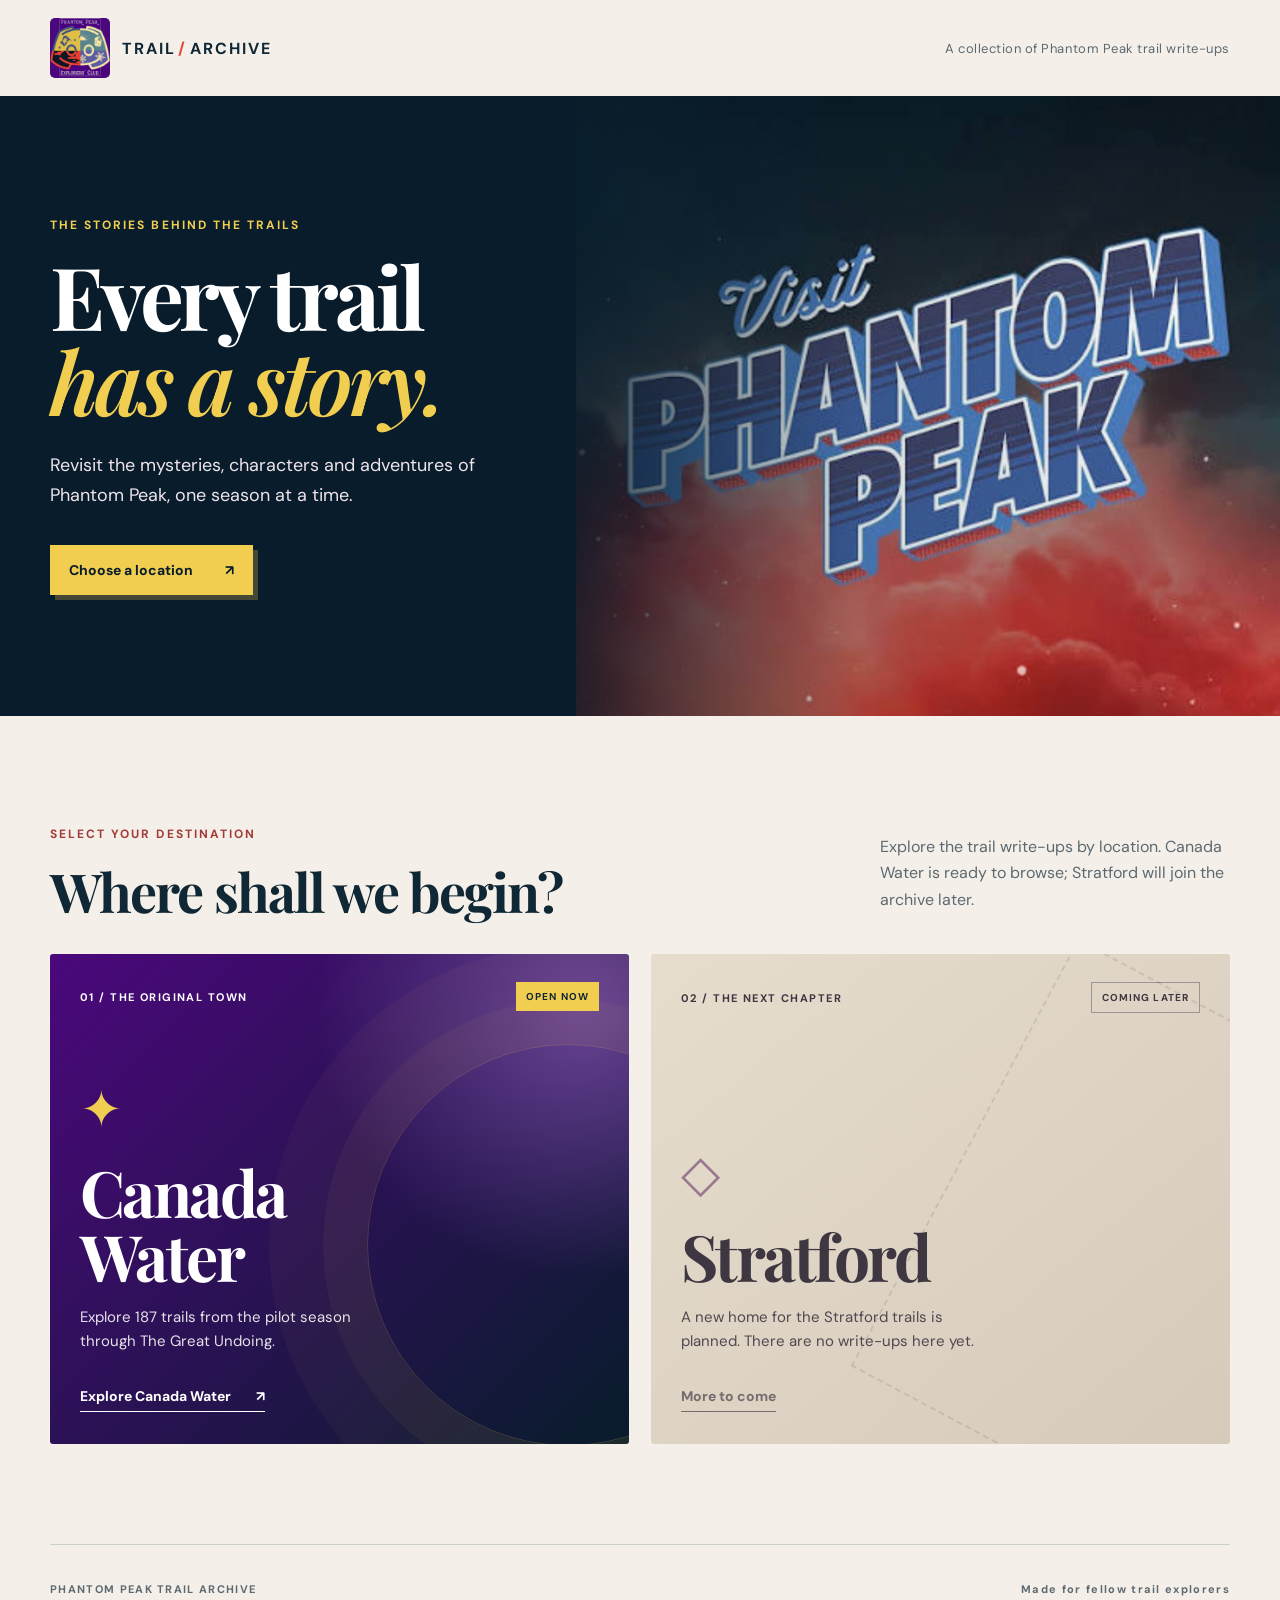
==== index.html @ c890402e "Add branded season and trail browsing" ====
<!doctype html>
<html lang="en">
<head>
  <meta charset="utf-8">
  <meta name="viewport" content="width=device-width, initial-scale=1">
  <meta name="theme-color" content="#23152f">
  <meta name="description" content="Explore Phantom Peak trail write-ups from Canada Water, with Stratford trails to follow.">
  <title>Phantom Peak Trail Archive</title>
  <link rel="icon" href="assets/ppec-logo.png">
  <link rel="stylesheet" href="styles.css?v=4">
</head>
<body class="home-page">
  <a class="skip-link" href="#main">Skip to content</a>
  <header class="site-header wrap">
    <a class="brand" href="index.html" aria-label="Phantom Peak Trail Archive home">
      <img src="assets/ppec-logo.png" alt="" width="60" height="60">
      <span>TRAIL<span class="brand-accent">/</span>ARCHIVE</span>
    </a>
    <span class="header-label">A collection of Phantom Peak trail write-ups</span>
  </header>

  <main id="main">
    <section class="hero">
      <div class="hero-image" role="img" aria-label="Visit Phantom Peak artwork"></div>
      <div class="hero-shade"></div>
      <div class="wrap hero-content">
        <p class="eyebrow light">THE STORIES BEHIND THE TRAILS</p>
        <h1>Every trail<br><em>has a story.</em></h1>
        <p class="hero-intro">Revisit the mysteries, characters and adventures of Phantom Peak, one season at a time.</p>
        <a class="button button-gold" href="#locations">Choose a location <span aria-hidden="true">↗</span></a>
      </div>
    </section>

    <section class="locations wrap" id="locations" aria-labelledby="locations-heading">
      <div class="section-heading">
        <div>
          <p class="eyebrow">SELECT YOUR DESTINATION</p>
          <h2 id="locations-heading">Where shall we begin?</h2>
        </div>
          <p>Explore the trail write-ups by location. Canada Water is ready to browse; Stratford will join the archive later.</p>
      </div>
      <div class="location-grid">
        <a class="location-card location-canada" href="canada-water.html">
          <div class="location-card-top"><span class="location-index">01 / THE ORIGINAL TOWN</span><span class="status ready">OPEN NOW</span></div>
          <div class="location-card-bottom">
            <span class="location-illustration" aria-hidden="true">✦</span>
            <h3>Canada<br>Water</h3>
          <p>Explore 187 trails from the pilot season through The Great Undoing.</p>
            <span class="card-link">Explore Canada Water <span aria-hidden="true">↗</span></span>
          </div>
        </a>
        <div class="location-card location-stratford" aria-label="Stratford trails coming soon">
          <div class="location-card-top"><span class="location-index">02 / THE NEXT CHAPTER</span><span class="status soon">COMING LATER</span></div>
          <div class="location-card-bottom">
            <span class="location-illustration" aria-hidden="true">◇</span>
            <h3>Stratford</h3>
            <p>A new home for the Stratford trails is planned. There are no write-ups here yet.</p>
            <span class="card-link muted">More to come</span>
          </div>
        </div>
      </div>
    </section>
  </main>

  <footer class="site-footer wrap"><span>PHANTOM PEAK TRAIL ARCHIVE</span><span>Made for fellow trail explorers</span></footer>
</body>
</html>
---- styles.css ----
@import url('https://fonts.googleapis.com/css2?family=DM+Sans:wght@400;500;600;700&family=Playfair+Display:ital,wght@0,600;0,700;1,600&display=swap');

:root{--ink:#251a2e;--plum:#281a37;--plum-deep:#1c1129;--cream:#f5efe3;--paper:#fffaf0;--gold:#f8ca55;--red:#d83d38;--muted:#685e68;--line:#d9cfc0;font-family:'DM Sans',Arial,sans-serif;color:var(--ink);background:var(--cream)}
*{box-sizing:border-box}html{scroll-behavior:smooth}body{margin:0}button,input{font:inherit}a{color:inherit}img{max-width:100%;display:block}.wrap{width:min(1180px,calc(100% - 48px));margin-inline:auto}.skip-link{position:absolute;top:-60px;left:16px;padding:10px 16px;background:var(--gold);z-index:100}.skip-link:focus{top:10px}.site-header{height:86px;display:flex;align-items:center;justify-content:space-between;gap:18px}.brand{text-decoration:none;display:inline-flex;align-items:center;gap:12px;color:var(--ink);font-size:16px;letter-spacing:.13em;font-weight:700;white-space:nowrap}.brand img{border-radius:50%}.brand-accent{color:var(--red);padding-inline:2px}.header-label,.header-back{font-size:13px;letter-spacing:.04em;color:var(--muted)}.header-back{text-decoration:none;border-bottom:1px solid currentColor;padding-bottom:3px}.header-back:hover{color:var(--red)}.eyebrow{font-size:12px;font-weight:700;letter-spacing:.17em;color:#a33c39;margin:0 0 20px}.eyebrow.light{color:var(--gold)}h1,h2,h3,p{margin-top:0}h1,h2,h3{font-family:'Playfair Display',Georgia,serif}h1{font-size:clamp(58px,8.2vw,112px);line-height:.98;letter-spacing:-.045em}h1 em{font-weight:600;color:var(--gold)}h2{font-size:clamp(34px,4.2vw,54px);line-height:1.08;letter-spacing:-.035em}h3{font-size:clamp(44px,5vw,66px);line-height:1.01;letter-spacing:-.04em}

.hero{min-height:620px;position:relative;isolation:isolate;display:flex;align-items:center;background:var(--plum-deep);overflow:hidden}.hero-image{position:absolute;inset:0;background:url('assets/phantom-peak-bridge.jpg') center 49%/cover no-repeat;z-index:-2;filter:saturate(.8)}.hero-shade{position:absolute;inset:0;background:linear-gradient(90deg,rgba(28,17,41,.97) 0%,rgba(28,17,41,.86) 35%,rgba(28,17,41,.22) 78%),linear-gradient(0deg,rgba(28,17,41,.45),transparent 45%);z-index:-1}.hero-content{padding-block:95px;color:#fff}.hero h1{max-width:730px;margin-bottom:28px}.hero-intro{max-width:480px;color:#eee4eb;font-size:18px;line-height:1.65;margin-bottom:35px}.button{display:inline-flex;align-items:center;justify-content:space-between;gap:32px;padding:16px 19px;text-decoration:none;font-weight:700;font-size:14px}.button-gold{background:var(--gold);color:var(--plum-deep);box-shadow:5px 5px 0 rgba(248,202,85,.25)}.button:hover{transform:translateY(-2px)}.button:focus-visible,.location-card:focus-visible,.year-filter:focus-visible,.reader-close:focus-visible,a:focus-visible,input:focus-visible{outline:3px solid var(--red);outline-offset:4px}

.locations{padding-block:110px 100px}.section-heading{display:flex;justify-content:space-between;gap:40px;align-items:end;margin-bottom:34px}.section-heading h2{margin-bottom:0}.section-heading>p{max-width:350px;color:var(--muted);line-height:1.65;margin-bottom:7px}.location-grid{display:grid;grid-template-columns:repeat(2,minmax(0,1fr));gap:22px}.location-card{min-height:490px;padding:28px 30px 32px;display:flex;flex-direction:column;justify-content:space-between;position:relative;overflow:hidden;border-radius:3px;text-decoration:none}.location-card::before,.location-card::after{content:"";position:absolute;pointer-events:none}.location-canada{color:#fff;background:radial-gradient(circle at 92% 11%,#715183 0,transparent 39%),linear-gradient(135deg,#3c2850,#1b122a)}.location-canada::before{height:400px;width:400px;border:1px solid rgba(248,202,85,.2);border-radius:50%;right:-140px;top:90px;box-shadow:0 0 0 44px rgba(248,202,85,.045),0 0 0 98px rgba(248,202,85,.035)}.location-canada:hover{background:radial-gradient(circle at 92% 11%,#845c93 0,transparent 39%),linear-gradient(135deg,#49305e,#1b122a)}.location-stratford{background:linear-gradient(140deg,#e6ddcd,#d6cabb);color:#3e3640}.location-stratford::before{height:480px;width:480px;border:2px dashed rgba(65,48,67,.12);transform:rotate(28deg);right:-190px;top:70px}.location-card-top,.location-card-bottom{position:relative;z-index:1}.location-card-top{display:flex;justify-content:space-between;align-items:center;gap:12px}.location-index{font-size:11px;font-weight:700;letter-spacing:.13em}.status{font-size:10px;font-weight:700;letter-spacing:.11em;padding:8px 10px;white-space:nowrap}.status.ready{background:var(--gold);color:var(--ink)}.status.soon{border:1px solid rgba(37,26,46,.35)}.location-illustration{display:block;font-size:51px;color:var(--gold);line-height:1;margin-bottom:25px}.location-stratford .location-illustration{color:#9a788f}.location-card h3{margin-bottom:16px}.location-card p{max-width:320px;font-size:15px;line-height:1.6;opacity:.88;margin-bottom:32px}.card-link{display:inline-flex;gap:25px;align-items:center;border-bottom:1px solid currentColor;padding-bottom:6px;font-size:14px;font-weight:700}.card-link.muted{opacity:.65}.site-footer{min-height:88px;border-top:1px solid var(--line);display:flex;align-items:center;justify-content:space-between;gap:20px;color:var(--muted);font-size:11px;letter-spacing:.12em;font-weight:700}.site-footer a{text-decoration:none}

.archive-intro{min-height:430px;padding-block:55px 60px;display:flex;align-items:center;justify-content:space-between;gap:40px;border-top:1px solid var(--line);border-bottom:1px solid var(--line)}.archive-intro-copy{max-width:700px}.archive-intro h1{font-size:clamp(56px,6.7vw,88px);margin-bottom:24px}.archive-intro h1 em{color:#aa3c36}.archive-intro-copy>p:not(.eyebrow){max-width:525px;line-height:1.65;font-size:17px;color:var(--muted)}.archive-stats{display:flex;gap:34px;margin-top:28px}.archive-stats span{font-size:12px;color:var(--muted)}.archive-stats strong{display:block;color:var(--ink);font-size:22px;line-height:1.3}.archive-intro-art{width:275px;min-width:220px;aspect-ratio:1;position:relative;display:grid;place-items:center;background:#e9d6aa;border-radius:50%;box-shadow:0 0 0 16px #eee3cd,0 0 0 17px #cbbd9e}.archive-intro-art img{width:66%;border-radius:50%;transform:rotate(-9deg);box-shadow:5px 12px 0 rgba(37,26,46,.13)}.art-rays{position:absolute;top:-50px;right:-10px;font-size:90px;color:#ba6150}.library{padding-block:80px 110px}.library-heading{display:flex;align-items:end;justify-content:space-between;gap:25px}.library-heading h2{margin-bottom:0}.search-label{display:flex;flex-direction:column;gap:8px;color:var(--muted);font-size:12px;font-weight:700;letter-spacing:.04em;min-width:min(300px,100%)}.search-label input{border:1px solid #bdb1a8;border-radius:2px;background:var(--paper);height:45px;padding:0 14px;color:var(--ink);outline:none}.search-label input:focus{border-color:#a33c39}.year-filters{display:flex;gap:8px;flex-wrap:wrap;margin:35px 0 14px}.year-filter{border:1px solid var(--line);background:transparent;color:var(--ink);padding:9px 17px;cursor:pointer;font-size:13px;font-weight:700}.year-filter:hover{border-color:var(--red)}.year-filter.active{background:var(--plum);border-color:var(--plum);color:#fff}.results-count{color:var(--muted);font-size:13px;margin-bottom:21px}.season-grid{display:grid;grid-template-columns:repeat(3,minmax(0,1fr));gap:17px}.season-card{min-height:258px;background:var(--paper);border:1px solid var(--line);display:flex;flex-direction:column;justify-content:space-between;padding:22px;position:relative;overflow:hidden}.season-card::before{content:"";position:absolute;width:95px;height:95px;border:1px solid currentColor;opacity:.12;border-radius:50%;right:-23px;top:-27px}.season-card.spring{border-top:5px solid #7e9374}.season-card.summer{border-top:5px solid #dd9952}.season-card.autumn{border-top:5px solid #a85846}.season-card.winter{border-top:5px solid #7c8ca3}.season-card.special{border-top:5px solid #9470a0}.season-card.pending{background:#eee7db;border-style:dashed;color:#6d626c}.season-top{display:flex;justify-content:space-between;gap:12px;align-items:start}.season-tag{font-size:11px;font-weight:700;letter-spacing:.11em;text-transform:uppercase;color:#775a5f}.season-symbol{font-size:31px;line-height:1;color:#aa8674}.season-card h3{font-size:27px;line-height:1.12;margin:0 0 11px;letter-spacing:-.025em}.season-card p{font-size:13px;line-height:1.5;color:var(--muted);margin:0}.season-card .season-action{background:none;border:0;color:#a03634;font-size:13px;font-weight:700;padding:0 0 4px;cursor:pointer;border-bottom:1px solid #a03634;text-align:left}.season-card .season-action:hover{color:#712220}.season-card .pending-label{font-size:12px;font-weight:700;color:#74616c}.no-results{padding:35px;border:1px dashed var(--line);color:var(--muted);text-align:center}

.reader{width:min(1000px,calc(100% - 26px));height:min(92vh,900px);max-height:none;border:0;padding:0;background:var(--paper);color:var(--ink);box-shadow:0 25px 80px rgba(0,0,0,.4)}.reader::backdrop{background:rgba(24,15,32,.82)}.reader-header{display:flex;justify-content:space-between;gap:20px;align-items:start;padding:20px 24px 12px}.reader-header .eyebrow{margin-bottom:5px}.reader-header h2{font-size:28px;margin:0}.reader-close{border:1px solid var(--line);background:transparent;width:40px;height:40px;font-size:30px;cursor:pointer;line-height:1}.reader-actions{display:flex;gap:20px;padding:0 24px 15px;font-size:13px;font-weight:700;color:#a03634}.reader-actions a{text-decoration:underline;text-underline-offset:3px}.reader iframe{display:block;width:100%;height:calc(100% - 145px);border:0;background:#ddd}.reader-fallback{font-size:12px;color:var(--muted);padding:6px 24px;margin:0}

@media(max-width:800px){.hero{min-height:570px}.hero-shade{background:linear-gradient(90deg,rgba(28,17,41,.95),rgba(28,17,41,.52)),linear-gradient(0deg,rgba(28,17,41,.55),transparent 55%)}.location-grid{grid-template-columns:1fr}.location-card{min-height:400px}.season-grid{grid-template-columns:repeat(2,minmax(0,1fr))}.archive-intro-art{width:200px;min-width:180px}.section-heading{align-items:start}}
@media(max-width:600px){.wrap{width:min(100% - 32px,1180px)}.site-header{height:74px}.brand{font-size:13px;gap:9px}.brand img{width:39px;height:39px}.header-label{display:none}.hero{min-height:590px;align-items:end}.hero-content{padding-block:70px}.hero h1{font-size:clamp(58px,13vw,80px)}.hero-intro{font-size:16px}.locations{padding-block:75px}.section-heading,.library-heading{display:block}.section-heading>p{margin-top:20px}.location-card{min-height:410px;padding:23px}.location-card h3{font-size:55px}.archive-intro{padding-block:57px 40px;display:block;overflow:hidden}.archive-intro h1{font-size:clamp(53px,12vw,70px)}.archive-intro-art{display:none}.archive-stats{gap:22px}.library{padding-block:64px 80px}.library-heading .search-label{margin-top:27px}.season-grid{grid-template-columns:1fr}.season-card{min-height:220px}.site-footer{align-items:start;flex-direction:column;justify-content:center;gap:7px}.reader-header h2{font-size:21px}.reader-actions{gap:14px;flex-wrap:wrap}.reader iframe{height:calc(100% - 180px)}}
@media(prefers-reduced-motion:reduce){html{scroll-behavior:auto}.button:hover{transform:none}}

/* Trail-level archive */
.filter-grid{display:grid;grid-template-columns:repeat(5,minmax(0,1fr));gap:12px;margin:34px 0 22px}.filter-grid label{display:flex;flex-direction:column;gap:8px;font-size:12px;font-weight:700;color:var(--muted)}.filter-grid select{height:44px;width:100%;border:1px solid #bdb1a8;background:var(--paper);color:var(--ink);border-radius:2px;padding:0 10px;font-size:13px;outline:none}.filter-grid select:focus-visible{outline:3px solid var(--red);outline-offset:2px}.results-row{display:flex;align-items:center;justify-content:space-between;gap:15px;border-bottom:1px solid var(--line);padding-bottom:10px}.results-row .results-count{margin:0}.clear-filters{border:0;background:none;color:#a03634;font-size:12px;font-weight:700;text-decoration:underline;text-underline-offset:3px;cursor:pointer;padding:5px}.season-section{padding-block:45px 30px;border-bottom:1px solid var(--line)}.season-section-header{display:flex;align-items:end;justify-content:space-between;gap:25px;margin-bottom:22px}.season-section-header .eyebrow{margin-bottom:10px}.season-section-header h3{font-size:clamp(31px,3.5vw,43px);margin-bottom:4px}.season-total{font-size:13px;color:var(--muted);margin:0}.season-pdf-actions{display:flex;flex-wrap:wrap;gap:9px;justify-content:flex-end}.season-pdf-actions a{display:inline-flex;align-items:center;justify-content:center;min-height:40px;padding:9px 12px;border:1px solid var(--plum);text-decoration:none;font-size:12px;font-weight:700;white-space:nowrap}.season-pdf-actions a:first-child{background:var(--plum);color:#fff}.season-pdf-actions a:hover{background:var(--gold);color:var(--ink);border-color:var(--gold)}.trail-grid{display:grid;grid-template-columns:repeat(3,minmax(0,1fr));gap:17px}.trail-card{background:var(--paper);border:1px solid var(--line);display:flex;flex-direction:column;min-width:0}.trail-image{width:100%;aspect-ratio:16/8.5;background:#e6dccd;display:grid;place-content:center;text-align:center;overflow:hidden}.trail-image img{height:100%;width:100%;object-fit:cover}.trail-image.empty{border-bottom:1px dashed #c7b8a7;background:radial-gradient(circle at 50% 140%,#e4c6b3 0,transparent 55%),repeating-linear-gradient(135deg,#eee4d5 0 2px,#e9dfd0 2px 15px)}.trail-image.empty span{font-size:37px;line-height:1;color:#aa786b}.trail-image.empty small{font-size:10px;font-weight:700;letter-spacing:.12em;color:#7e6f70}.trail-card-body{padding:20px;display:flex;flex-direction:column;flex:1}.trail-number{font-size:10px;font-weight:700;letter-spacing:.13em;color:#a13d39;margin-bottom:12px}.trail-card h4{font-family:'Playfair Display',Georgia,serif;font-size:25px;line-height:1.13;letter-spacing:-.025em;margin:0 0 12px}.trail-meta{display:grid;grid-template-columns:105px 1fr;gap:7px 8px;border-top:1px solid var(--line);padding-top:14px;margin:0 0 16px;font-size:11px;line-height:1.4}.trail-meta dt{color:#8d5450;font-weight:700}.trail-meta dd{margin:0;color:#514651}.trail-details{margin-top:auto;border-top:1px solid var(--line);padding-top:12px;font-size:13px}.trail-details summary{color:#a03634;font-weight:700;cursor:pointer;list-style-position:inside}.trail-details summary:focus-visible{outline:3px solid var(--red);outline-offset:3px}.trail-details p{color:#514651;line-height:1.65;margin:13px 0 0;white-space:pre-wrap}.pending-season{border:1px dashed var(--line);padding:20px;background:#eee7db;color:var(--muted);font-size:14px}.season-section.finale{border-bottom:0}
@media(max-width:1000px){.filter-grid{grid-template-columns:repeat(3,minmax(0,1fr))}.trail-grid{grid-template-columns:repeat(2,minmax(0,1fr))}}
@media(max-width:600px){.filter-grid{grid-template-columns:repeat(2,minmax(0,1fr));gap:10px}.filter-grid label:first-child{grid-column:span 2}.season-section-header{display:block}.season-pdf-actions{justify-content:flex-start;margin-top:20px}.trail-grid{grid-template-columns:1fr}.archive-stats{flex-wrap:wrap}.archive-stats span{min-width:85px}}

/* Portrait business card artwork keeps its full proportions. */
.trail-image{width:min(220px,calc(100% - 40px));aspect-ratio:55/85;margin:20px auto 0;display:grid;place-items:center}
.trail-image img{width:100%;height:100%;object-fit:contain}
.trail-image.empty{padding:20px;align-content:center;gap:8px;border:1px dashed #c7b8a7}

/* The archive palette follows the supplied Phantom Peak and PPEC artwork. */
:root{--ink:#102836;--plum:#4b087c;--plum-deep:#081c2b;--cream:#f4f0e9;--paper:#fffaf3;--gold:#f1ce50;--red:#e4493c;--muted:#5d6971;--line:#cbd0cb}
.site-header{height:96px}
.brand img{width:60px;height:60px;border-radius:5px;object-fit:contain;background:#4b087c}
.hero{background:#081c2b}
.hero-image{left:45%;background-image:url('assets/phantom-peak-visit.jpg');background-position:center;background-size:cover;filter:none}
.hero-shade{background:linear-gradient(90deg,#081c2b 0%,#081c2b 32%,rgba(8,28,43,.88) 43%,rgba(8,28,43,.12) 67%,transparent 100%)}
.hero-content{position:relative;width:min(1180px,calc(100% - 48px))}
.hero h1{font-size:clamp(56px,6.8vw,91px);max-width:570px}
.hero-intro{max-width:430px}
.location-canada{background:radial-gradient(circle at 92% 11%,#684394 0,transparent 39%),linear-gradient(135deg,#4b087c,#081c2b)}
.archive-intro-art{background:#4b087c;border-radius:12px;box-shadow:0 16px 0 #e9d9b6;overflow:hidden}
.archive-intro-art img{width:100%;height:100%;border-radius:0;transform:none;box-shadow:none;object-fit:contain}
.browse-panel{display:grid;grid-template-columns:repeat(2,minmax(0,1fr));gap:18px;margin:30px 0 22px;padding:25px;background:var(--plum-deep);border-top:5px solid var(--gold);color:#fff}
.browse-panel label{display:flex;flex-direction:column;gap:10px;font-size:15px;font-weight:700}
.browse-step{display:inline-flex;align-items:center;justify-content:center;width:31px;height:31px;background:var(--gold);color:var(--plum-deep);font-size:12px;font-weight:700}
.browse-panel select{width:100%;height:52px;border:1px solid #d7c9e4;border-radius:2px;background:#fffaf3;color:var(--ink);padding:0 14px;font:inherit;font-size:15px}
.browse-panel select:disabled{opacity:.6;cursor:not-allowed}
.browse-panel select:focus-visible,.advanced-filters summary:focus-visible{outline:3px solid var(--gold);outline-offset:3px}
.archive-search{display:flex;align-items:start;gap:20px;flex-wrap:wrap;margin:0 0 22px}
.archive-search .search-label{min-width:min(300px,100%);font-size:12px}
.archive-search .search-label input{height:40px}
.advanced-filters{font-size:12px;color:var(--muted);padding-top:6px;flex:1;min-width:190px}
.advanced-filters summary{cursor:pointer;color:var(--plum);font-weight:700;min-height:33px}
.advanced-filters .filter-grid{margin:12px 0 5px}
.choose-trail-note{padding:24px;border:1px dashed var(--line);background:var(--paper);color:var(--muted);font-size:14px}
.trail-image.empty{border-color:#aeb8b6;background:radial-gradient(circle at 50% 135%,#d8bbc4 0,transparent 55%),repeating-linear-gradient(135deg,#eee4d5 0 2px,#e9dfd0 2px 15px)}
.trail-grid.single-trail{grid-template-columns:minmax(0,760px)}
.single-trail .trail-card{display:grid;grid-template-columns:260px minmax(0,1fr)}
.single-trail .trail-image{width:220px;margin:20px}
.single-trail .trail-card-body{justify-content:center}
.single-trail .trail-details{margin-top:6px}
@media(max-width:800px){.hero-image{left:35%}.hero-shade{background:linear-gradient(90deg,#081c2b 0%,rgba(8,28,43,.9) 47%,rgba(8,28,43,.28) 100%)}}
@media(max-width:600px){.site-header{height:78px}.brand img{width:46px;height:46px}.hero-image{left:0;background-position:center 24%}.hero-shade{background:linear-gradient(0deg,#081c2b 0%,rgba(8,28,43,.94) 40%,rgba(8,28,43,.22) 100%)}.hero-content{width:min(100% - 32px,1180px)}.hero h1{font-size:clamp(54px,12vw,72px)}.browse-panel{grid-template-columns:1fr;padding:19px;gap:20px}.archive-search{display:block}.advanced-filters{margin-top:13px}.trail-image{width:min(220px,calc(100% - 36px))}.single-trail .trail-card{display:flex}.single-trail .trail-image{width:min(220px,calc(100% - 36px));margin:20px auto 0}}
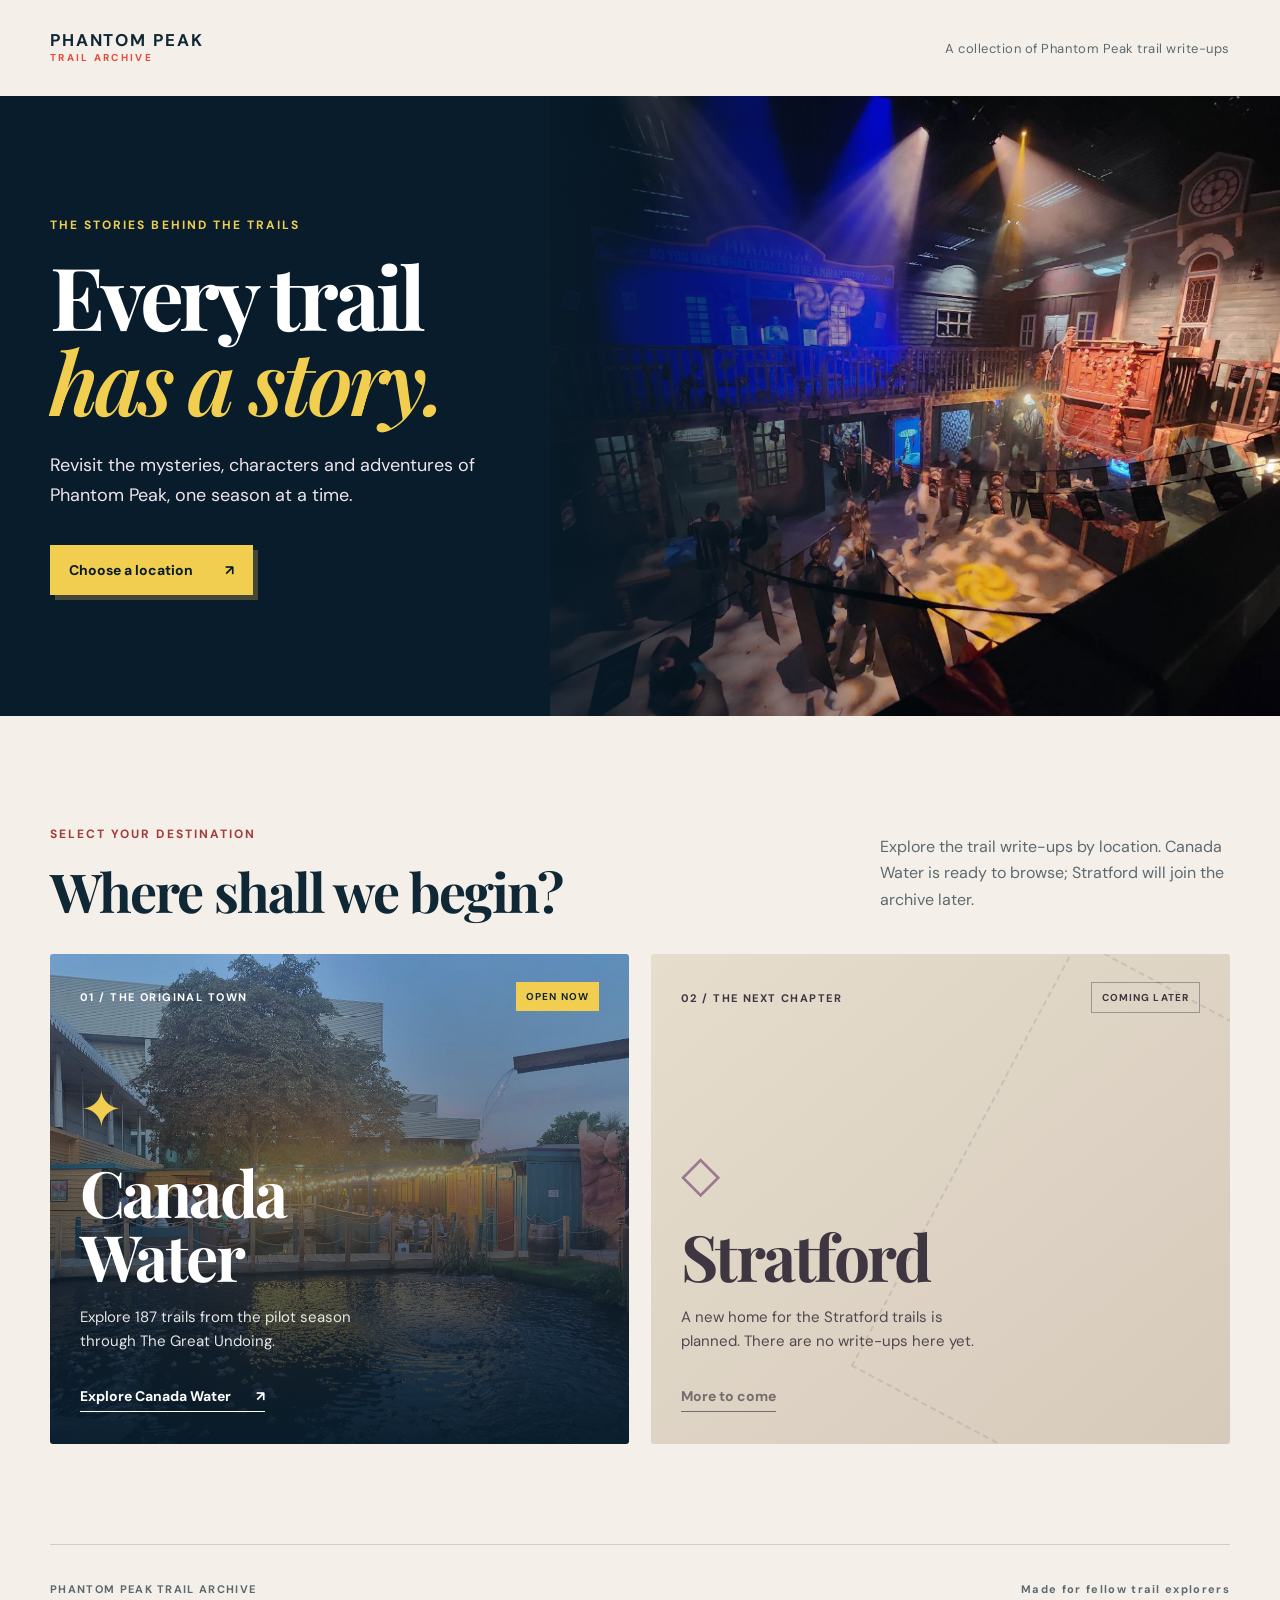
==== commit 2d35b3de: "Add photo-led archive and trail detail pages" ====
--- a/index.html
+++ b/index.html
@@ -7,21 +7,20 @@
   <meta name="description" content="Explore Phantom Peak trail write-ups from Canada Water, with Stratford trails to follow.">
   <title>Phantom Peak Trail Archive</title>
   <link rel="icon" href="assets/ppec-logo.png">
-  <link rel="stylesheet" href="styles.css?v=4">
+  <link rel="stylesheet" href="styles.css?v=5">
 </head>
 <body class="home-page">
   <a class="skip-link" href="#main">Skip to content</a>
   <header class="site-header wrap">
     <a class="brand" href="index.html" aria-label="Phantom Peak Trail Archive home">
-      <img src="assets/ppec-logo.png" alt="" width="60" height="60">
-      <span>TRAIL<span class="brand-accent">/</span>ARCHIVE</span>
+      <span class="brand-lockup"><strong>PHANTOM PEAK</strong><small>TRAIL ARCHIVE</small></span>
     </a>
     <span class="header-label">A collection of Phantom Peak trail write-ups</span>
   </header>
 
   <main id="main">
     <section class="hero">
-      <div class="hero-image" role="img" aria-label="Visit Phantom Peak artwork"></div>
+      <div class="hero-image" role="img" aria-label="The town inside Phantom Peak"></div>
       <div class="hero-shade"></div>
       <div class="wrap hero-content">
         <p class="eyebrow light">THE STORIES BEHIND THE TRAILS</p>
--- a/styles.css
+++ b/styles.css
@@ -59,3 +59,54 @@
 .single-trail .trail-details{margin-top:6px}
 @media(max-width:800px){.hero-image{left:35%}.hero-shade{background:linear-gradient(90deg,#081c2b 0%,rgba(8,28,43,.9) 47%,rgba(8,28,43,.28) 100%)}}
 @media(max-width:600px){.site-header{height:78px}.brand img{width:46px;height:46px}.hero-image{left:0;background-position:center 24%}.hero-shade{background:linear-gradient(0deg,#081c2b 0%,rgba(8,28,43,.94) 40%,rgba(8,28,43,.22) 100%)}.hero-content{width:min(100% - 32px,1180px)}.hero h1{font-size:clamp(54px,12vw,72px)}.browse-panel{grid-template-columns:1fr;padding:19px;gap:20px}.archive-search{display:block}.advanced-filters{margin-top:13px}.trail-image{width:min(220px,calc(100% - 36px))}.single-trail .trail-card{display:flex}.single-trail .trail-image{width:min(220px,calc(100% - 36px));margin:20px auto 0}}
+
+/* Collection navigation and supplied photography. */
+[hidden]{display:none!important}
+.brand-lockup{display:flex;flex-direction:column;gap:3px;line-height:1.05}
+.brand-lockup strong{font-size:17px;letter-spacing:.11em}
+.brand-lockup small{font-size:10px;letter-spacing:.23em;color:var(--red)}
+.hero-image{left:43%;background-image:url('assets/phantom-peak-interior.jpg');background-position:center 42%}
+.hero-shade{background:linear-gradient(90deg,#081c2b 0%,#081c2b 33%,rgba(8,28,43,.82) 47%,rgba(8,28,43,.12) 74%,transparent 100%)}
+.location-canada{background-image:linear-gradient(0deg,rgba(8,28,43,.94) 0%,rgba(8,28,43,.55) 42%,rgba(8,28,43,.15) 100%),url('assets/canada-water-evening.jpg');background-size:cover;background-position:center}
+.location-canada::before{display:none}
+.location-canada:hover{background-image:linear-gradient(0deg,rgba(8,28,43,.87) 0%,rgba(8,28,43,.42) 42%,rgba(8,28,43,.08) 100%),url('assets/canada-water-evening.jpg')}
+.archive-intro-art{width:330px;min-width:270px;aspect-ratio:4/3;border-radius:4px;background:#d7bca1;box-shadow:12px 12px 0 #e9d9b6}
+.archive-intro-art img{width:100%;height:100%;object-fit:cover;object-position:center}
+.archive-search-bar{position:sticky;top:0;z-index:10;display:flex;align-items:flex-start;gap:26px;padding-block:14px;background:var(--cream);border-top:1px solid var(--line);border-bottom:1px solid var(--line)}
+.archive-search-bar>label{display:flex;align-items:center;gap:16px;min-width:min(100%,550px);font-size:13px;font-weight:700;color:var(--ink)}
+.archive-search-bar input{width:min(100%,360px);height:44px;border:1px solid #bdb1a8;background:var(--paper);padding:0 13px;color:var(--ink)}
+.archive-search-bar input:focus-visible{outline:3px solid var(--gold);outline-offset:2px}
+.archive-search-bar .advanced-filters{padding-top:8px;min-width:120px}
+.archive-search-bar .advanced-filters .filter-grid{width:min(790px,calc(100vw - 80px));margin:17px 0 5px}
+.library-description{font-size:15px;line-height:1.6;color:var(--muted);margin:14px 0 0}
+.season-year-group{padding-block:17px 26px;border-bottom:1px solid var(--line)}
+.season-year{font-size:27px;margin:0 0 18px;color:var(--plum)}
+.season-index{display:grid;grid-template-columns:repeat(2,minmax(0,1fr));gap:12px}
+.season-index-row{min-height:115px;display:flex;align-items:center;justify-content:space-between;gap:20px;padding:20px 24px;background:var(--paper);border:1px solid var(--line);border-left:5px solid var(--plum);text-decoration:none}
+.season-index-row:hover,.season-index-row:focus-visible{border-color:var(--red);transform:translateY(-2px)}
+.season-index-row h4{font-family:'Playfair Display',Georgia,serif;font-size:25px;line-height:1.15;margin:7px 0 8px}
+.season-index-tag{font-size:10px;font-weight:700;letter-spacing:.14em;color:#a33c39}
+.season-index-count{font-size:12px;color:var(--muted)}
+.season-index-arrow{font-size:27px;color:var(--red)}
+.breadcrumb,.breadcrumbs{display:block;margin:0 0 28px;color:var(--plum);font-size:13px;font-weight:700}
+.breadcrumb,.breadcrumbs a{text-decoration:none;border-bottom:1px solid currentColor;padding-bottom:3px}
+.season-page .season-section-header{padding-bottom:25px;margin-bottom:27px;border-bottom:1px solid var(--line)}
+.season-page .season-section-header h2{margin:0 0 9px}
+.trail-card-link{text-decoration:none;color:var(--ink);transition:transform .15s ease,box-shadow .15s ease}
+.trail-card-link:hover,.trail-card-link:focus-visible{transform:translateY(-3px);box-shadow:0 11px 22px rgba(8,28,43,.12);border-color:var(--red)}
+.trail-card-link .trail-meta{margin-top:auto}
+.trail-card-season{font-size:12px;color:var(--muted);margin:-4px 0 10px}
+.trail-open{font-size:12px;font-weight:700;color:#a03634;border-top:1px solid var(--line);padding-top:14px;margin-top:4px}
+.trail-page .library-heading{margin-bottom:26px}
+.trail-page .library-heading h2{max-width:850px}
+.trail-detail{display:grid;grid-template-columns:minmax(250px,330px) minmax(0,1fr);gap:36px;align-items:start;padding:30px;background:var(--paper);border:1px solid var(--line)}
+.trail-detail .trail-image{width:min(100%,300px);margin:0 auto}
+.trail-detail-copy h3{font-size:28px;margin:0 0 18px}
+.trail-description{font-size:16px;line-height:1.75;color:#3b4347;margin-bottom:27px;white-space:pre-wrap}
+.trail-detail-copy .trail-meta{grid-template-columns:125px 1fr;font-size:13px;margin-bottom:24px}
+.trail-detail-copy .season-pdf-actions{justify-content:flex-start}
+.search-page .library-heading{margin-bottom:18px}
+.search-page .clear-filters{margin-bottom:24px}
+.search-page .no-results{margin-top:20px}
+@media(max-width:800px){.archive-search-bar{position:static;flex-wrap:wrap}.archive-search-bar .advanced-filters .filter-grid{width:100%}.season-index{grid-template-columns:1fr}.trail-detail{grid-template-columns:240px minmax(0,1fr);gap:23px}.hero-image{left:32%}}
+@media(max-width:600px){.brand-lockup strong{font-size:12px}.brand-lockup small{font-size:8px}.header-back{font-size:11px}.hero-image{left:0;background-position:center}.hero-shade{background:linear-gradient(0deg,#081c2b 0%,rgba(8,28,43,.94) 42%,rgba(8,28,43,.28) 100%)}.archive-search-bar{padding-block:15px;gap:8px}.archive-search-bar>label{display:block}.archive-search-bar input{display:block;width:100%;margin-top:7px}.archive-search-bar .advanced-filters{padding-top:0}.archive-search-bar .filter-grid{grid-template-columns:repeat(2,minmax(0,1fr))}.season-index-row{min-height:102px;padding:17px}.season-index-row h4{font-size:22px}.season-page .season-section-header{display:block}.season-page .season-pdf-actions{justify-content:flex-start;margin-top:20px}.trail-detail{display:block;padding:20px}.trail-detail .trail-image{width:min(250px,100%);margin:0 auto 25px}.trail-description{font-size:15px}}
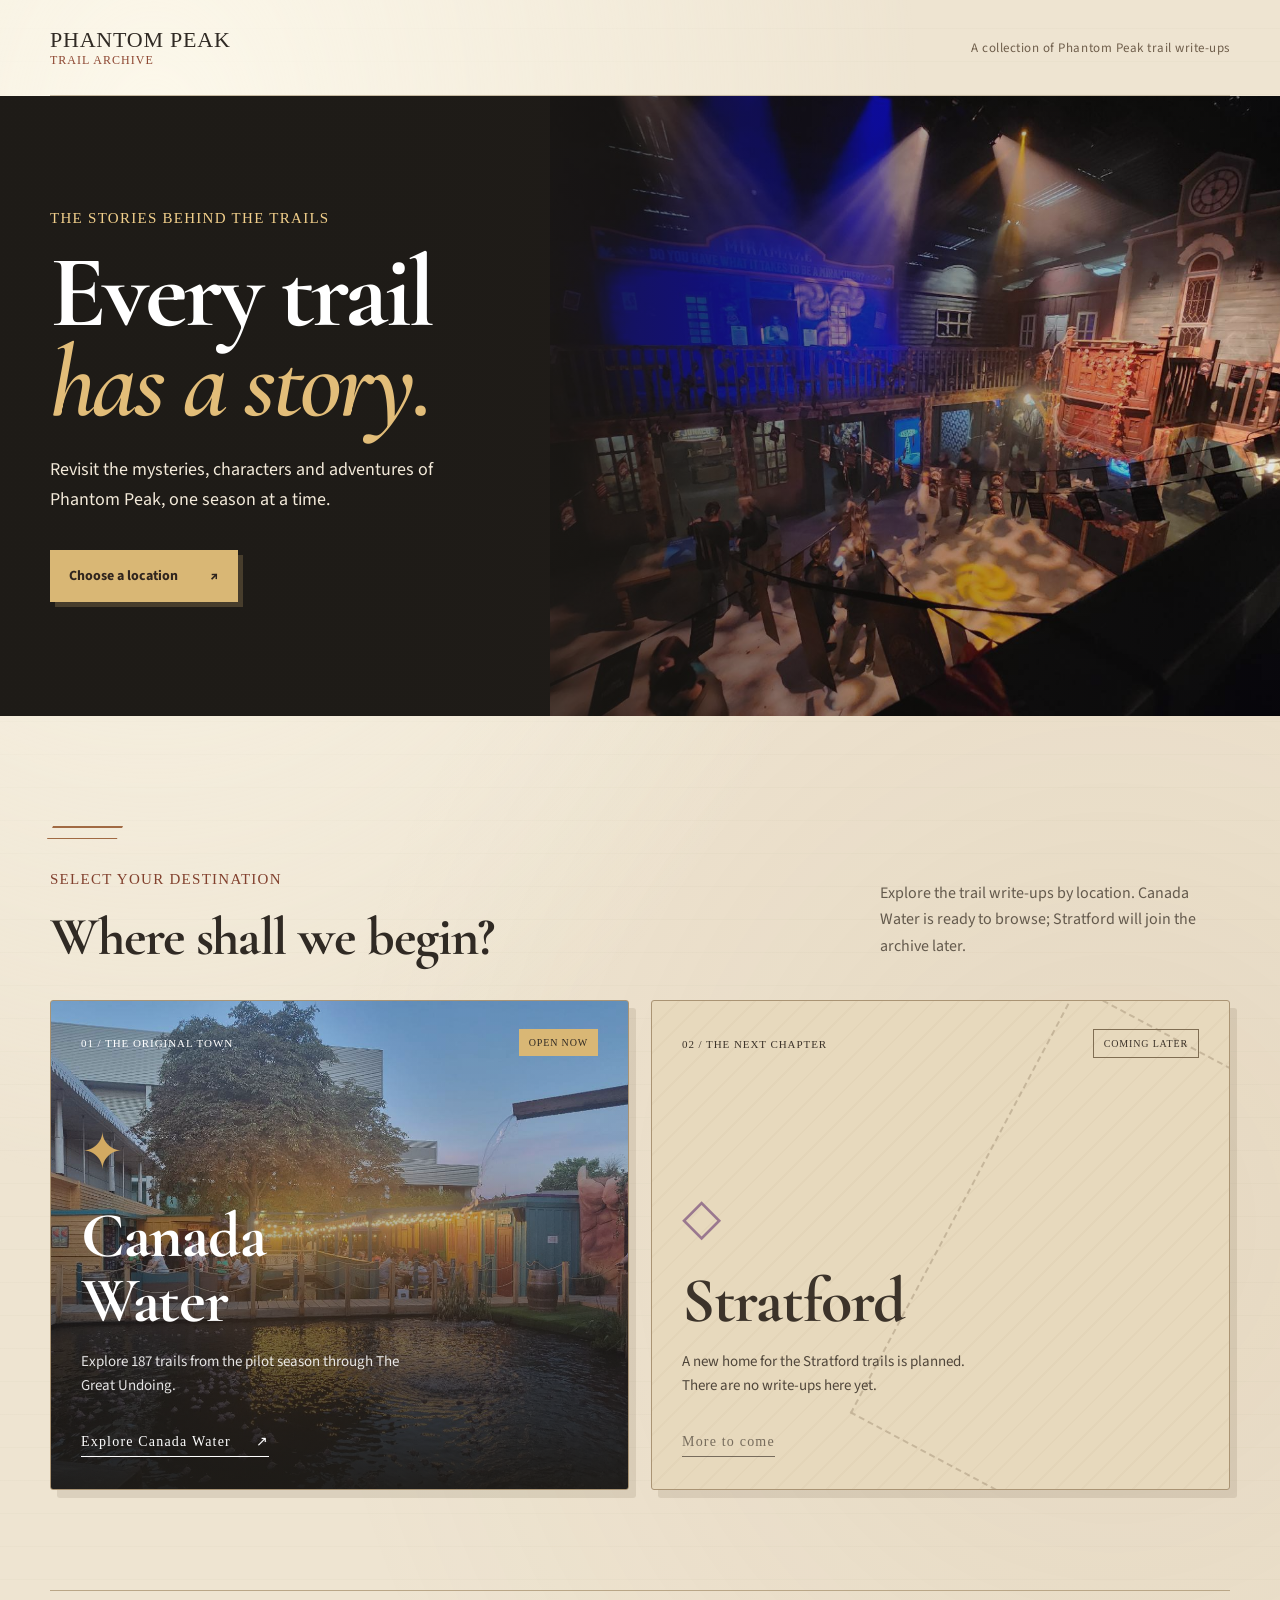
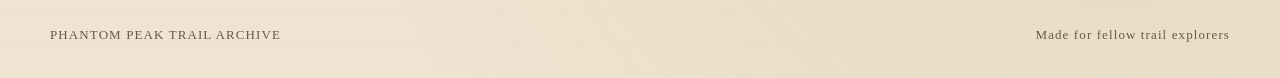
==== commit 23e74a7f: "Style trail archive as Old Town records" ====
--- a/index.html
+++ b/index.html
@@ -3,11 +3,11 @@
 <head>
   <meta charset="utf-8">
   <meta name="viewport" content="width=device-width, initial-scale=1">
-  <meta name="theme-color" content="#23152f">
+  <meta name="theme-color" content="#eee4d1">
   <meta name="description" content="Explore Phantom Peak trail write-ups from Canada Water, with Stratford trails to follow.">
   <title>Phantom Peak Trail Archive</title>
   <link rel="icon" href="assets/ppec-logo.png">
-  <link rel="stylesheet" href="styles.css?v=5">
+  <link rel="stylesheet" href="styles.css?v=7">
 </head>
 <body class="home-page">
   <a class="skip-link" href="#main">Skip to content</a>
--- a/styles.css
+++ b/styles.css
@@ -1,4 +1,4 @@
-@import url('https://fonts.googleapis.com/css2?family=DM+Sans:wght@400;500;600;700&family=Playfair+Display:ital,wght@0,600;0,700;1,600&display=swap');
+@import url('https://fonts.googleapis.com/css2?family=Cormorant+Garamond:ital,wght@0,500;0,600;0,700;1,600&family=IM+Fell+English+SC&family=Source+Sans+3:wght@400;500;600;700&display=swap');
 
 :root{--ink:#251a2e;--plum:#281a37;--plum-deep:#1c1129;--cream:#f5efe3;--paper:#fffaf0;--gold:#f8ca55;--red:#d83d38;--muted:#685e68;--line:#d9cfc0;font-family:'DM Sans',Arial,sans-serif;color:var(--ink);background:var(--cream)}
 *{box-sizing:border-box}html{scroll-behavior:smooth}body{margin:0}button,input{font:inherit}a{color:inherit}img{max-width:100%;display:block}.wrap{width:min(1180px,calc(100% - 48px));margin-inline:auto}.skip-link{position:absolute;top:-60px;left:16px;padding:10px 16px;background:var(--gold);z-index:100}.skip-link:focus{top:10px}.site-header{height:86px;display:flex;align-items:center;justify-content:space-between;gap:18px}.brand{text-decoration:none;display:inline-flex;align-items:center;gap:12px;color:var(--ink);font-size:16px;letter-spacing:.13em;font-weight:700;white-space:nowrap}.brand img{border-radius:50%}.brand-accent{color:var(--red);padding-inline:2px}.header-label,.header-back{font-size:13px;letter-spacing:.04em;color:var(--muted)}.header-back{text-decoration:none;border-bottom:1px solid currentColor;padding-bottom:3px}.header-back:hover{color:var(--red)}.eyebrow{font-size:12px;font-weight:700;letter-spacing:.17em;color:#a33c39;margin:0 0 20px}.eyebrow.light{color:var(--gold)}h1,h2,h3,p{margin-top:0}h1,h2,h3{font-family:'Playfair Display',Georgia,serif}h1{font-size:clamp(58px,8.2vw,112px);line-height:.98;letter-spacing:-.045em}h1 em{font-weight:600;color:var(--gold)}h2{font-size:clamp(34px,4.2vw,54px);line-height:1.08;letter-spacing:-.035em}h3{font-size:clamp(44px,5vw,66px);line-height:1.01;letter-spacing:-.04em}
@@ -110,3 +110,51 @@
 .search-page .no-results{margin-top:20px}
 @media(max-width:800px){.archive-search-bar{position:static;flex-wrap:wrap}.archive-search-bar .advanced-filters .filter-grid{width:100%}.season-index{grid-template-columns:1fr}.trail-detail{grid-template-columns:240px minmax(0,1fr);gap:23px}.hero-image{left:32%}}
 @media(max-width:600px){.brand-lockup strong{font-size:12px}.brand-lockup small{font-size:8px}.header-back{font-size:11px}.hero-image{left:0;background-position:center}.hero-shade{background:linear-gradient(0deg,#081c2b 0%,rgba(8,28,43,.94) 42%,rgba(8,28,43,.28) 100%)}.archive-search-bar{padding-block:15px;gap:8px}.archive-search-bar>label{display:block}.archive-search-bar input{display:block;width:100%;margin-top:7px}.archive-search-bar .advanced-filters{padding-top:0}.archive-search-bar .filter-grid{grid-template-columns:repeat(2,minmax(0,1fr))}.season-index-row{min-height:102px;padding:17px}.season-index-row h4{font-size:22px}.season-page .season-section-header{display:block}.season-page .season-pdf-actions{justify-content:flex-start;margin-top:20px}.trail-detail{display:block;padding:20px}.trail-detail .trail-image{width:min(250px,100%);margin:0 auto 25px}.trail-description{font-size:15px}}
+
+/* The season title and location sit on the artwork in every archive view. */
+.season-index{gap:20px}
+.season-index-row{display:block;min-height:0;padding:0;border:1px solid var(--line);background:var(--paper);overflow:hidden}
+.season-art{position:relative;isolation:isolate;aspect-ratio:3/2;overflow:hidden;background:#081c2b;color:#fff}
+.season-art img{width:100%;height:100%;object-fit:cover}
+.season-art::after{content:"";position:absolute;inset:0;z-index:0;pointer-events:none;background:linear-gradient(180deg,rgba(8,28,43,.86) 0%,rgba(8,28,43,.22) 28%,transparent 54%,rgba(8,28,43,.78) 100%)}
+.season-art::before{content:"";position:absolute;inset:12px;z-index:2;pointer-events:none;border:1px solid rgba(255,239,197,.68)}
+.season-art-overlay{position:absolute;inset:0;z-index:1;display:flex;flex-direction:column;justify-content:space-between;padding:32px 34px 29px;text-shadow:0 2px 12px rgba(0,0,0,.7)}
+.season-art-title{font-family:'Playfair Display',Georgia,serif;font-size:clamp(27px,3vw,43px);line-height:1.08;letter-spacing:-.02em;margin:0;color:#fff;max-width:80%}
+.season-art-place{font-size:12px;line-height:1.3;font-weight:700;letter-spacing:.16em;text-transform:uppercase;color:#ffe7aa}
+.season-index-details{display:flex;align-items:center;justify-content:space-between;gap:16px;padding:14px 19px}
+.season-index-count{font-size:12px;color:var(--muted)}
+.season-index-arrow{font-size:12px;font-weight:700;color:var(--plum)}
+.season-index-row:hover .season-art img,.season-index-row:focus-visible .season-art img{transform:scale(1.025)}
+.season-index-row .season-art img{transition:transform .2s ease}
+.season-page>.season-art{aspect-ratio:2.4/1;margin:0 0 24px}
+.season-page>.season-art .season-art-title{font-size:clamp(36px,5vw,62px)}
+.season-page>.season-section-header{align-items:center}
+.season-page .season-section-header{padding-bottom:19px;margin-bottom:27px}
+.season-page .season-total{font-size:14px;font-weight:700}
+@media(max-width:600px){.season-index-row{padding:0}.season-art-overlay{padding:25px 28px 24px}.season-art::before{inset:9px}.season-art-title{font-size:clamp(28px,8vw,42px)}.season-page>.season-art{aspect-ratio:3/2}.season-page>.season-art .season-art-title{font-size:clamp(32px,8vw,48px)}.season-art-place{font-size:10px}.season-page .season-pdf-actions{margin-top:14px}}
+@media(prefers-reduced-motion:reduce){.season-index-row .season-art img{transition:none}}
+
+/* Old Town archive: aged paper, ledger lines and printed type. */
+:root{--ink:#302a24;--plum:#593d32;--plum-deep:#201e1b;--cream:#eee4d1;--paper:#fcf7e9;--gold:#d3aa62;--red:#9a4835;--muted:#665c50;--line:#c9bca4;font-family:'Source Sans 3',Arial,sans-serif;background:var(--cream)}
+body{background:radial-gradient(ellipse at 12% 8%,rgba(255,252,240,.85),transparent 48%),radial-gradient(ellipse at 87% 73%,rgba(166,124,72,.12),transparent 51%),repeating-linear-gradient(0deg,transparent 0 32px,rgba(102,78,48,.025) 32px 33px),var(--cream);color:var(--ink)}
+h1,h2,h3,.trail-card h4,.season-index-row h4,.season-art-title{font-family:'Cormorant Garamond',Georgia,serif;font-weight:700;letter-spacing:-.025em}
+h1{letter-spacing:-.035em}h2,h3{letter-spacing:-.02em}
+.eyebrow,.location-index,.status,.season-index-tag,.trail-number,.season-art-place,.brand-lockup small,.site-footer,.archive-stats span,.card-link,.season-pdf-actions a{font-family:'IM Fell English SC',Georgia,serif;font-weight:400;letter-spacing:.085em}
+.eyebrow{font-size:15px;color:#82412e}.eyebrow.light{color:#f1cf8b}
+.site-header{border-bottom:1px solid var(--line)}.brand-lockup strong{font-family:'IM Fell English SC',Georgia,serif;font-size:22px;font-weight:400;letter-spacing:.035em}.brand-lockup small{font-size:12px;color:#8d4631}.header-label,.header-back{color:#705f4c}
+.site-footer{border-color:#b9a687;color:#6a5846;font-size:13px}
+.hero{background:#211d1a}.hero-shade{background:linear-gradient(90deg,rgba(30,27,23,.97) 0%,rgba(30,27,23,.93) 32%,rgba(30,27,23,.52) 59%,rgba(30,27,23,.1) 100%)}
+.hero h1{font-size:clamp(66px,8vw,108px);line-height:.88}.hero h1 em{color:#e2bd79}.hero-intro{color:#f2e9d9}.hero .button-gold{background:#d9b775;color:#30251e;box-shadow:5px 5px 0 rgba(217,183,117,.22)}
+.locations{position:relative}.locations::before,.library::before{content:'';display:block;width:70px;height:10px;margin-bottom:32px;border-top:2px solid #a16a43;border-bottom:1px solid #a16a43;transform:skewX(-25deg)}
+.section-heading>p,.archive-intro-copy>p:not(.eyebrow),.library-description{color:#645a4d}
+.location-card{border:1px solid #aa9474;box-shadow:7px 8px 0 rgba(86,64,42,.12)}.location-canada{background-image:linear-gradient(0deg,rgba(30,27,23,.94),rgba(30,27,23,.14) 70%),url('assets/canada-water-evening.jpg')}.location-canada:hover{background-image:linear-gradient(0deg,rgba(30,27,23,.88),rgba(30,27,23,.07) 70%),url('assets/canada-water-evening.jpg')}.location-stratford{background:repeating-linear-gradient(135deg,rgba(124,93,55,.035) 0 2px,transparent 2px 18px),#e7d9bd;color:#3c332a}.location-stratford::before{border-color:rgba(87,64,39,.22)}.status.ready{background:#d9b775}.status.soon{border-color:#806e53}
+.archive-intro{border-color:#bba98b}.archive-intro h1{line-height:.9}.archive-intro h1 em{color:#944b35}.archive-intro-art{box-shadow:12px 12px 0 #d8c59f;border:5px solid #f8edcf;outline:1px solid #b29a72}.archive-stats{border-top:1px solid var(--line);padding-top:20px}.archive-stats span{font-size:13px;color:#6a5846}.archive-stats strong{font-family:'Source Sans 3',Arial,sans-serif}
+.archive-search-bar{background:#eee4d1;border-color:#bba98b;box-shadow:0 7px 12px rgba(74,54,29,.045)}.archive-search-bar>label{font-family:'IM Fell English SC',Georgia,serif;font-size:17px;font-weight:400}.archive-search-bar input,.filter-grid select{background:#fdf8e9;border-color:#b9a88e;color:var(--ink)}.archive-search-bar .advanced-filters summary{color:#70412f}
+.library-heading h2,.season-year{color:#3e3429}.season-year{font-family:'IM Fell English SC',Georgia,serif;font-size:30px;font-weight:400}.season-year-group{border-color:#bba98b}.season-index-row,.trail-card,.trail-detail,.choose-trail-note,.no-results{background:linear-gradient(135deg,rgba(255,255,255,.35),transparent 55%),var(--paper);border-color:#c8b79c;box-shadow:4px 5px 0 rgba(84,65,40,.075)}.season-index-row:hover,.season-index-row:focus-visible,.trail-card-link:hover,.trail-card-link:focus-visible{border-color:#8d523a;box-shadow:5px 7px 0 rgba(84,65,40,.14)}
+.season-index-details{border-top:3px double #bca889;padding:13px 18px}.season-index-count{font-family:'IM Fell English SC',Georgia,serif;font-size:14px}.season-index-arrow,.breadcrumb,.breadcrumbs,.trail-open{color:#81452f}
+.season-art{background:#241f1b}.season-art::after{background:linear-gradient(180deg,rgba(30,24,18,.84),rgba(30,24,18,.12) 32%,transparent 50%,rgba(30,24,18,.82))}.season-art::before{border:1px solid rgba(244,223,177,.86);box-shadow:inset 0 0 0 3px rgba(38,26,17,.3)}.season-art-title{font-size:clamp(33px,3.4vw,49px);line-height:.94}.season-art-place{font-size:15px;color:#f1d399}
+.season-page .season-section-header{border-color:#bba98b}.season-page .season-total{color:#665846}.season-pdf-actions a{font-size:15px;border-color:#704f3c}.season-pdf-actions a:first-child{background:#704f3c}.season-pdf-actions a:hover{background:#d9b775;border-color:#d9b775}
+.trail-card h4{font-size:31px;line-height:1}.trail-number{font-size:15px;color:#874733}.trail-meta{border-color:#cbbba1}.trail-meta dt{color:#864b37}.trail-meta dd,.trail-description{color:#3d3831}.trail-open{font-size:14px}.trail-image.empty{background:radial-gradient(circle at 50% 130%,rgba(148,96,72,.2),transparent 55%),repeating-linear-gradient(135deg,#f3ead7 0 2px,#ecdfc7 2px 15px);border-color:#b9a88e}.trail-image.empty small{font-family:'IM Fell English SC',Georgia,serif;font-size:13px;color:#775e49}
+.search-page .no-results,.pending-season{background:#f5eddd;border-color:#b9a88e}
+@media(max-width:800px){.hero-shade{background:linear-gradient(90deg,rgba(30,27,23,.96),rgba(30,27,23,.55))}}
+@media(max-width:600px){.brand-lockup strong{font-size:17px}.brand-lockup small{font-size:10px}.hero-shade{background:linear-gradient(0deg,rgba(30,27,23,.98),rgba(30,27,23,.88) 43%,rgba(30,27,23,.25))}.hero h1{font-size:clamp(62px,14vw,85px)}.archive-search-bar{box-shadow:none}.archive-search-bar>label{font-size:16px}.season-art-title{font-size:clamp(32px,8vw,44px)}.season-art-place{font-size:12px}.archive-stats{gap:15px}.archive-intro-art{display:none}}
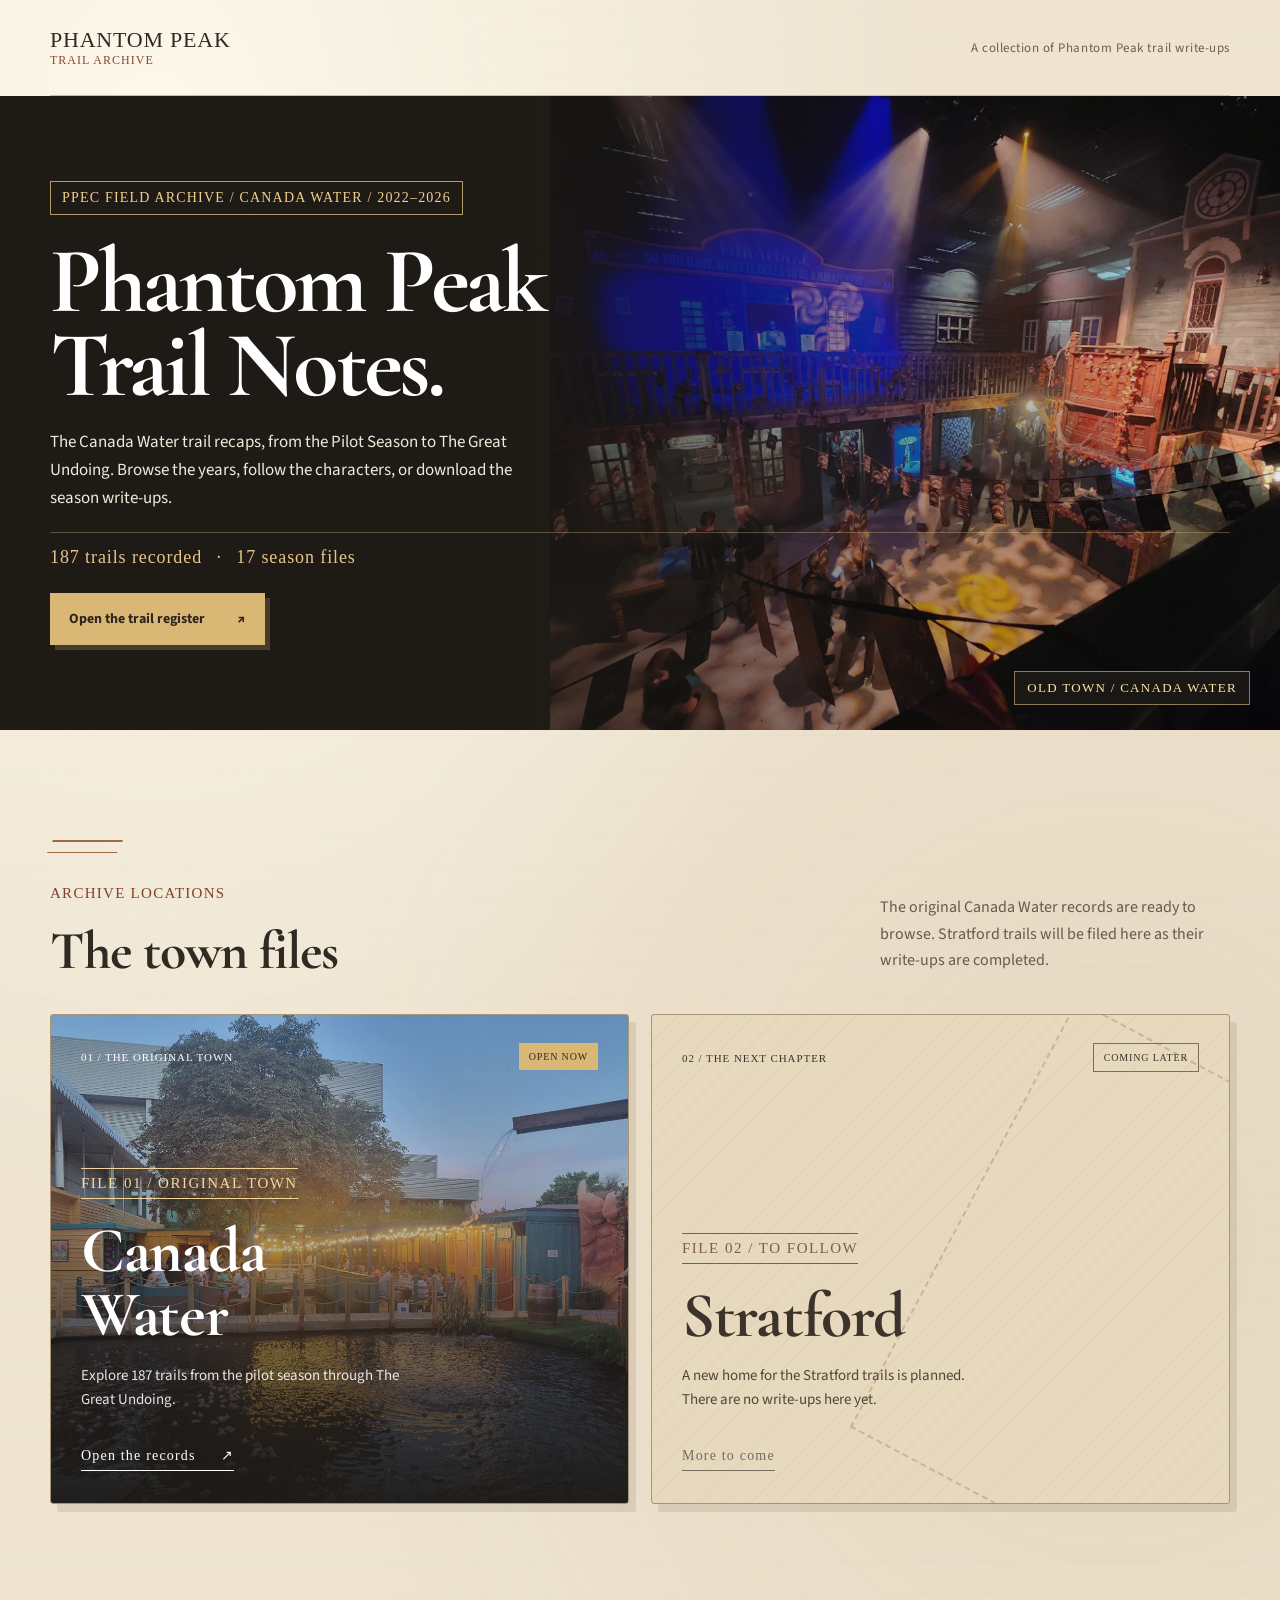
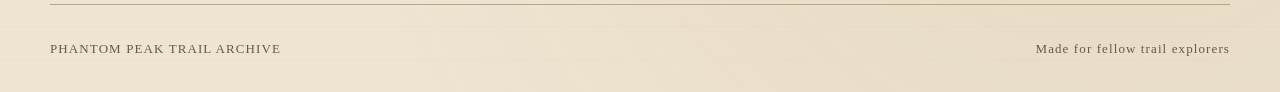
==== commit 1ec20439: "Add illustrated expandable year trail registers" ====
--- a/index.html
+++ b/index.html
@@ -7,7 +7,7 @@
   <meta name="description" content="Explore Phantom Peak trail write-ups from Canada Water, with Stratford trails to follow.">
   <title>Phantom Peak Trail Archive</title>
   <link rel="icon" href="assets/ppec-logo.png">
-  <link rel="stylesheet" href="styles.css?v=7">
+  <link rel="stylesheet" href="styles.css?v=10">
 </head>
 <body class="home-page">
   <a class="skip-link" href="#main">Skip to content</a>
@@ -23,35 +23,37 @@
       <div class="hero-image" role="img" aria-label="The town inside Phantom Peak"></div>
       <div class="hero-shade"></div>
       <div class="wrap hero-content">
-        <p class="eyebrow light">THE STORIES BEHIND THE TRAILS</p>
-        <h1>Every trail<br><em>has a story.</em></h1>
-        <p class="hero-intro">Revisit the mysteries, characters and adventures of Phantom Peak, one season at a time.</p>
-        <a class="button button-gold" href="#locations">Choose a location <span aria-hidden="true">↗</span></a>
+        <p class="eyebrow light hero-file-code">PPEC FIELD ARCHIVE / CANADA WATER / 2022–2026</p>
+        <h1>Phantom Peak<br>Trail Notes.</h1>
+        <p class="hero-intro">The Canada Water trail recaps, from the Pilot Season to The Great Undoing. Browse the years, follow the characters, or download the season write-ups.</p>
+        <p class="hero-record">187 trails recorded <span aria-hidden="true">·</span> 17 season files</p>
+        <a class="button button-gold" href="canada-water.html#seasons">Open the trail register <span aria-hidden="true">↗</span></a>
       </div>
+      <span class="hero-photo-caption">OLD TOWN / CANADA WATER</span>
     </section>
 
     <section class="locations wrap" id="locations" aria-labelledby="locations-heading">
       <div class="section-heading">
         <div>
-          <p class="eyebrow">SELECT YOUR DESTINATION</p>
-          <h2 id="locations-heading">Where shall we begin?</h2>
+          <p class="eyebrow">ARCHIVE LOCATIONS</p>
+          <h2 id="locations-heading">The town files</h2>
         </div>
-          <p>Explore the trail write-ups by location. Canada Water is ready to browse; Stratford will join the archive later.</p>
+          <p>The original Canada Water records are ready to browse. Stratford trails will be filed here as their write-ups are completed.</p>
       </div>
       <div class="location-grid">
         <a class="location-card location-canada" href="canada-water.html">
           <div class="location-card-top"><span class="location-index">01 / THE ORIGINAL TOWN</span><span class="status ready">OPEN NOW</span></div>
           <div class="location-card-bottom">
-            <span class="location-illustration" aria-hidden="true">✦</span>
+            <span class="location-illustration" aria-hidden="true">FILE 01 / ORIGINAL TOWN</span>
             <h3>Canada<br>Water</h3>
           <p>Explore 187 trails from the pilot season through The Great Undoing.</p>
-            <span class="card-link">Explore Canada Water <span aria-hidden="true">↗</span></span>
+            <span class="card-link">Open the records <span aria-hidden="true">↗</span></span>
           </div>
         </a>
         <div class="location-card location-stratford" aria-label="Stratford trails coming soon">
           <div class="location-card-top"><span class="location-index">02 / THE NEXT CHAPTER</span><span class="status soon">COMING LATER</span></div>
           <div class="location-card-bottom">
-            <span class="location-illustration" aria-hidden="true">◇</span>
+            <span class="location-illustration" aria-hidden="true">FILE 02 / TO FOLLOW</span>
             <h3>Stratford</h3>
             <p>A new home for the Stratford trails is planned. There are no write-ups here yet.</p>
             <span class="card-link muted">More to come</span>
--- a/styles.css
+++ b/styles.css
@@ -158,3 +158,34 @@
 .search-page .no-results,.pending-season{background:#f5eddd;border-color:#b9a88e}
 @media(max-width:800px){.hero-shade{background:linear-gradient(90deg,rgba(30,27,23,.96),rgba(30,27,23,.55))}}
 @media(max-width:600px){.brand-lockup strong{font-size:17px}.brand-lockup small{font-size:10px}.hero-shade{background:linear-gradient(0deg,rgba(30,27,23,.98),rgba(30,27,23,.88) 43%,rgba(30,27,23,.25))}.hero h1{font-size:clamp(62px,14vw,85px)}.archive-search-bar{box-shadow:none}.archive-search-bar>label{font-size:16px}.season-art-title{font-size:clamp(32px,8vw,44px)}.season-art-place{font-size:12px}.archive-stats{gap:15px}.archive-intro-art{display:none}}
+
+/* Year index and deliberate filter submission. */
+.filter-actions{display:flex;align-items:center;gap:14px;flex-wrap:wrap;width:min(790px,calc(100vw - 80px));padding:12px 0 5px;border-top:1px solid var(--line)}
+.filter-actions button{min-height:40px;padding:8px 16px;border:1px solid #704f3c;background:#704f3c;color:#fff8e8;font-family:'IM Fell English SC',Georgia,serif;font-size:16px;cursor:pointer}
+.filter-actions button:hover:not(:disabled){background:#8d523a}.filter-actions button:focus-visible{outline:3px solid var(--gold);outline-offset:3px}.filter-actions button:disabled{opacity:.48;cursor:not-allowed}
+.filter-actions [role="status"]{font-size:12px;color:#665846}
+.archive-search-bar{flex-wrap:wrap}.archive-search-bar .advanced-filters[open]{flex:1 0 100%;min-width:0;padding-top:0}.archive-search-bar .advanced-filters[open] .filter-grid,.archive-search-bar .advanced-filters[open] .filter-actions{width:100%}
+.year-nav{margin:38px 0 26px}.year-nav-title{font-family:'IM Fell English SC',Georgia,serif;font-size:25px;font-weight:400;margin:0 0 17px;color:#6f4a32}.year-grid{display:grid;grid-template-columns:repeat(3,minmax(0,1fr));gap:16px}
+.year-card{position:relative;display:flex;flex-direction:column;align-items:flex-start;min-height:181px;padding:18px 21px 15px;border:1px solid #bba98b;border-top:5px solid #9a6142;background:linear-gradient(135deg,rgba(255,255,255,.54),transparent 68%),#f9f1df;box-shadow:4px 5px 0 rgba(84,65,40,.09);text-decoration:none;color:var(--ink)}
+.year-card:hover,.year-card:focus-visible{border-color:#81452f;box-shadow:5px 7px 0 rgba(84,65,40,.16);transform:translateY(-2px)}.year-card:focus-visible{outline:3px solid var(--gold);outline-offset:3px}
+.year-card-label{font-family:'IM Fell English SC',Georgia,serif;font-size:12px;letter-spacing:.08em;color:#865c40}.year-card-year{font-family:'Cormorant Garamond',Georgia,serif;font-size:68px;font-weight:700;line-height:.9;margin:12px 0 7px}.year-card-count{font-size:13px;color:#655746}.year-card-action{align-self:flex-end;margin-top:auto;font-size:12px;font-weight:700;color:#81452f}
+.season-year-group{scroll-margin-top:88px}
+@media(max-width:800px){.year-grid{grid-template-columns:repeat(2,minmax(0,1fr))}}
+@media(max-width:600px){.filter-actions{width:100%;align-items:flex-start;flex-direction:column;gap:8px}.year-grid{grid-template-columns:1fr;gap:12px}.year-card{min-height:145px;padding:15px 18px}.year-card-year{font-size:57px;margin:8px 0 4px}.year-nav{margin-top:30px}.season-year-group{scroll-margin-top:16px}}
+
+/* Illustrated year registers open together in the same archive view. */
+.year-grid{gap:12px}.year-card{isolation:isolate;overflow:hidden;min-height:148px;padding:13px 17px 12px;text-align:left;cursor:pointer;border:1px solid #9a7d5a;border-top:3px solid #d9b775;background:#231f1c;color:#fff8e9;box-shadow:3px 4px 0 rgba(84,65,40,.15)}
+.year-card::after{content:'';position:absolute;inset:0;z-index:-1;background:linear-gradient(90deg,rgba(24,20,18,.72),rgba(24,20,18,.18) 62%,rgba(24,20,18,.1)),linear-gradient(0deg,rgba(24,20,18,.68),transparent 55%)}
+.year-card-image{position:absolute;inset:0;z-index:-2;width:100%;height:100%;object-fit:cover;object-position:center}
+.year-card-label{color:#f1d49a;font-size:11px}.year-card-year{font-size:86px;line-height:.72;margin:14px 0 7px;color:#fff8e9;text-shadow:0 3px 12px rgba(0,0,0,.75)}.year-card-count{font-size:12px;color:#fff0d6;text-shadow:0 2px 8px #1c1713}.year-card-action{color:#f1d49a;font-size:12px;text-shadow:0 2px 8px #1c1713}.year-card[aria-expanded="true"]{border-color:#f1ce8b;box-shadow:0 0 0 2px #f1ce8b}
+.year-panels{margin-top:0}.year-panel{scroll-margin-top:86px;margin-top:14px;padding:24px 26px 28px;border:1px solid #bca889;border-top:4px solid #8d523a;background:linear-gradient(135deg,rgba(255,255,255,.45),transparent 55%),var(--paper);box-shadow:4px 5px 0 rgba(84,65,40,.08)}
+.year-panel-header{display:flex;align-items:end;justify-content:space-between;gap:16px;padding-bottom:13px;border-bottom:1px solid var(--line)}.year-panel-header h3{font-family:'Cormorant Garamond',Georgia,serif;font-size:36px;line-height:1;margin:0}.year-panel-header p{font-size:13px;color:var(--muted);margin:0}.year-panel-groups{display:grid;grid-template-columns:repeat(2,minmax(0,1fr));gap:20px 26px;padding-top:19px}.year-panel-season{min-width:0}.year-panel-season-header{display:flex;align-items:baseline;justify-content:space-between;gap:12px;padding-bottom:8px;border-bottom:1px solid var(--line)}.year-panel-season-header h4{font-family:'Cormorant Garamond',Georgia,serif;font-size:26px;line-height:1.05;margin:0}.year-panel-season-header a,.year-trail-copy>a{font-size:12px;font-weight:700;color:#81452f;white-space:nowrap}.year-trail-list{list-style:none;margin:0;padding:0}.year-trail{border-bottom:1px solid #ded1b8}.year-trail summary{display:flex;align-items:baseline;gap:11px;padding:9px 2px;cursor:pointer;list-style:none;font-size:14px;line-height:1.3}.year-trail summary::-webkit-details-marker{display:none}.year-trail summary::after{content:'+';margin-left:auto;color:#86503b;font-weight:700}.year-trail[open] summary::after{content:'−'}.year-trail summary:focus-visible{outline:3px solid var(--gold);outline-offset:2px}.year-trail-number{flex:none;font-family:'IM Fell English SC',Georgia,serif;color:#86503b;font-size:13px}.year-trail-title{font-weight:600}.year-trail-secret{margin-left:auto;color:#86503b;font-size:10px;text-transform:uppercase;white-space:nowrap}.year-trail-copy{padding:1px 13px 17px 27px;color:#4d453b}.year-trail-copy .trail-meta{font-size:11px;grid-template-columns:95px 1fr;margin-bottom:10px}.year-trail-copy p{font-size:13px;line-height:1.65;white-space:pre-wrap;margin:0 0 12px}
+@media(max-width:800px){.year-panel-groups{grid-template-columns:1fr}.year-panel-header{display:block}.year-panel-header p{margin-top:6px}}
+@media(max-width:600px){.year-grid{grid-template-columns:repeat(2,minmax(0,1fr));gap:8px}.year-card{min-height:130px;padding:11px 12px}.year-card-label{font-size:9px}.year-card-year{font-size:57px;margin:13px 0 4px}.year-card-count,.year-card-action{font-size:10px}.year-panel{scroll-margin-top:12px;padding:17px 14px 20px}.year-panel-header h3{font-size:30px}.year-panel-season-header h4{font-size:24px}.year-panel-season-header a{font-size:11px}.year-trail summary{font-size:13px}}
+
+/* Field-file language and real venue photography make the home page specific. */
+.hero-content{padding-block:85px}.hero h1{font-size:clamp(64px,7.3vw,100px);line-height:.9;max-width:620px;margin-bottom:20px}.hero-intro{font-size:17px;max-width:485px;margin-bottom:20px}.hero-file-code{display:inline-block;border:1px solid rgba(241,207,139,.7);padding:8px 11px;margin-bottom:25px;font-size:14px}.hero-record{font-family:'IM Fell English SC',Georgia,serif;color:#e8c58e;font-size:18px;letter-spacing:.05em;border-top:1px solid rgba(241,207,139,.3);padding-top:14px;margin:0 0 25px}.hero-record span{padding-inline:9px}.hero-photo-caption{position:absolute;right:30px;bottom:25px;color:#ffe1a5;background:rgba(30,27,23,.82);border:1px solid rgba(241,207,139,.55);padding:8px 12px;font-family:'IM Fell English SC',Georgia,serif;font-size:13px;letter-spacing:.1em}
+.location-illustration{display:inline-block;font-family:'IM Fell English SC',Georgia,serif;font-size:15px;color:#f5d79b;letter-spacing:.1em;border-top:1px solid currentColor;border-bottom:1px solid currentColor;padding:7px 0;margin-bottom:20px}.location-stratford .location-illustration{color:#7f6042}
+.archive-intro .location-name{white-space:nowrap}.archive-intro h1 em{font-weight:600}
+@media(max-width:600px){.hero-content{padding-block:65px}.hero h1{font-size:clamp(59px,13vw,80px)}.hero-file-code{font-size:11px;line-height:1.3}.hero-record{font-size:15px}.hero-photo-caption{right:12px;bottom:12px;font-size:9px}.archive-intro h1{font-size:clamp(43px,11vw,70px)}}
+@media(max-width:360px){.year-card-label{display:none}.year-card-year{margin-top:3px}}
